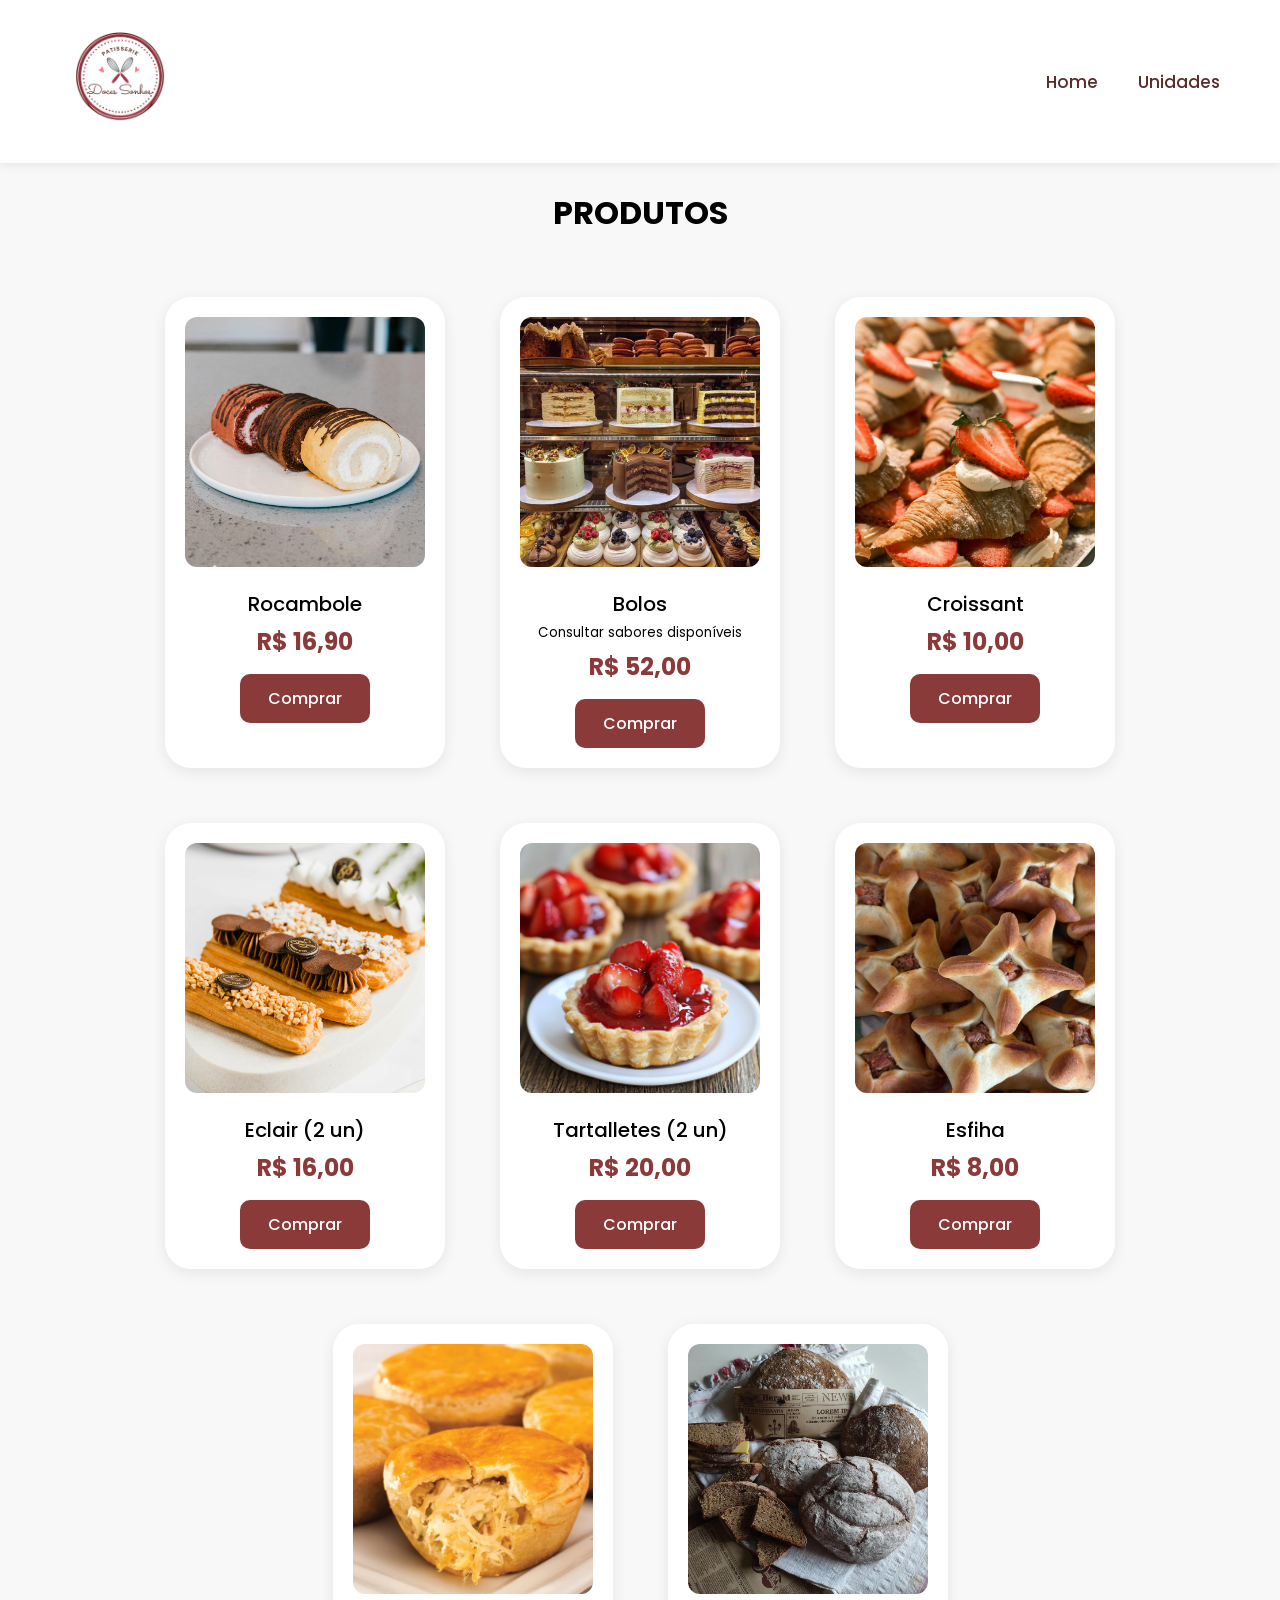
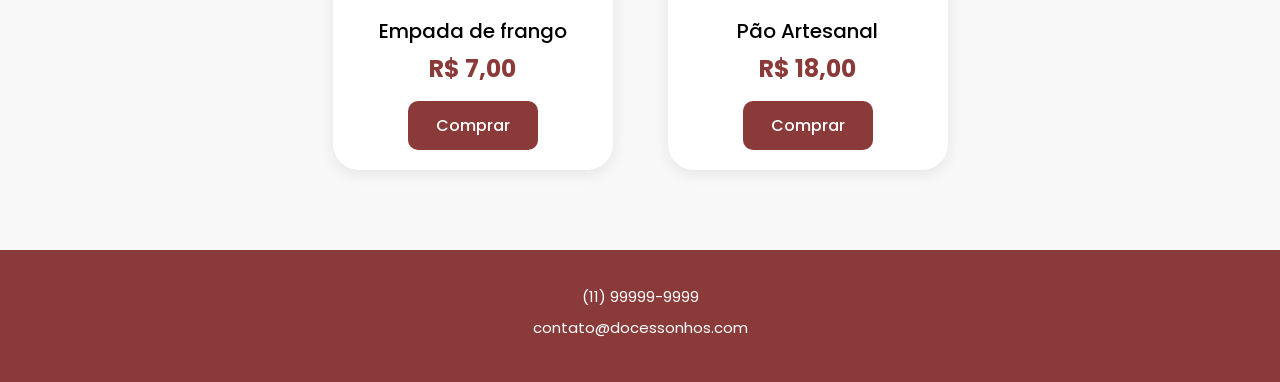
==== principal.html @ 8e51b606 "Primeiro commit" ====
<!doctype html>
<html lang="pt-br">
<head>

    <meta charset="UTF-8">

    <meta name="viewport"
          content="width=device-width, initial-scale=1">

    <title>Pagina</title>

    <!-- GOOGLE FONTS -->

    <link rel="preconnect"
          href="https://fonts.googleapis.com">

    <link rel="preconnect"
          href="https://fonts.gstatic.com"
          crossorigin>

    <link href="https://fonts.googleapis.com/css2?family=Poppins:wght@300;400;500;600;700&display=swap"
          rel="stylesheet">

    <style>

        *{
            margin: 0;
            padding: 0;
            box-sizing: border-box;
        }

        body{
            font-family: 'Poppins', sans-serif;
            background-color: #f8f8f8;
        }

        /* TOPO */

        .topo{
            background-color: white;

            display: flex;
            justify-content: space-between;
            align-items: center;

            padding: 18px 60px;

            box-shadow: 0 2px 10px rgba(0,0,0,0.08);
        }

        .logo img{
            width: 120px;
        }

        /* MENU */

        .menu{
            display: flex;
            gap: 40px;
        }

        .menu a{
            color: #5a2c2c;
            text-decoration: none;

            font-size: 17px;
            font-weight: 500;

            transition: 0.3s ease;

            position: relative;
        }

        .menu a::after{
            content: '';
            position: absolute;

            left: 0;
            bottom: -5px;

            width: 0;
            height: 2px;

            background-color: #8B3A3A;

            transition: 0.3s ease;
        }

        .menu a:hover::after{
            width: 100%;
        }

        /* PRODUTOS */

        .container-produtos{
            margin-top: 60px;

            display: flex;
            justify-content: center;
            gap: 55px;
            flex-wrap: wrap;

            padding: 0 20px;
        }

        .produto{
            width: 280px;
            padding: 20px;

            text-align: center;

            background-color: white;

            border-radius: 26px;

            box-shadow: 0 4px 15px rgba(0,0,0,0.08);

            transition: 0.3s ease;
        }

        .produto:hover{
            transform: translateY(-5px);
        }

        .produto img{
            width: 100%;
            height: 250px;

            object-fit: cover;

            border-radius: 12px;
        }

        .produto-nome{
            margin-top: 15px;

            font-size: 20px;
            font-weight: 500;
        }

        .produto-preco{
            margin-top: 5px;

            font-size: 24px;
            font-weight: 700;

            color: #8B3A3A;
        }

        .btn-comprar{
            display: inline-block;

            margin-top: 15px;
            padding: 12px 28px;

            background-color: #8B3A3A;
            color: white;

            text-decoration: none;

            border-radius: 10px;

            font-weight: 500;

            transition: 0.3s ease;
        }

        .btn-comprar:hover{
            background-color: #6f2d2d;
        }

        /* RODAPÉ */

        footer{
            margin-top: 80px;

            background-color: #8B3A3A;

            padding: 35px 20px;

            text-align: center;

            color: white;
        }

        footer p{
            margin-bottom: 8px;
            font-size: 15px;
        }

    </style>

</head>

<body>

<header class="topo">

    <div class="logo">

        <img src="img/logo.png"
             alt="Logo Doces Sonhos">

    </div>

    <nav class="menu">

        <a href="index.html">Home</a>
        <a href="unidades.html">Unidades</a>

    </nav>

</header>

<p style="text-align: center;
          font-size: 32px;
          margin-top: 26px;
          font-weight: 600">

    <b>PRODUTOS</b>

</p>

<div class="container-produtos">

    <article class="produto">

        <img src="img/rocambole.jpg">

        <h3 class="produto-nome">Rocambole</h3>

        <p class="produto-preco">R$ 16,90</p>

        <a class="btn-comprar"
           href="https://web.whatsapp.com/"
           target="_blank">

            Comprar

        </a>

    </article>

    <article class="produto">

        <img src="img/image.jpg">

        <h3 class="produto-nome">Bolos</h3>

        <small>Consultar sabores disponíveis</small>

        <p class="produto-preco">R$ 52,00</p>

        <a class="btn-comprar"
           href="https://web.whatsapp.com/"
           target="_blank">

            Comprar

        </a>

    </article>

    <article class="produto">

        <img src="img/croissant.jpg">

        <h3 class="produto-nome">Croissant</h3>

        <p class="produto-preco">R$ 10,00</p>

        <a class="btn-comprar"
           href="https://web.whatsapp.com/"
           target="_blank">

            Comprar

        </a>

    </article>

    <article class="produto">

        <img src="img/eclair.jpg">

        <h3 class="produto-nome">Eclair (2 un)</h3>

        <p class="produto-preco">R$ 16,00</p>

        <a class="btn-comprar"
           href="https://web.whatsapp.com/"
           target="_blank">

            Comprar

        </a>

    </article>

    <article class="produto">

        <img src="img/tartalete.jpg">

        <h3 class="produto-nome">Tartalletes (2 un)</h3>

        <p class="produto-preco">R$ 20,00</p>

        <a class="btn-comprar"
           href="https://web.whatsapp.com/"
           target="_blank">

            Comprar

        </a>

    </article>

    <article class="produto">

        <img src="img/esfiha.jpg">

        <h3 class="produto-nome">Esfiha</h3>

        <p class="produto-preco">R$ 8,00</p>

        <a class="btn-comprar"
           href="https://web.whatsapp.com/"
           target="_blank">

            Comprar

        </a>

    </article>

    <article class="produto">

        <img src="img/empada.jpg">

        <h3 class="produto-nome">Empada de frango</h3>

        <p class="produto-preco">R$ 7,00</p>

        <a class="btn-comprar"
           href="https://web.whatsapp.com/"
           target="_blank">

            Comprar

        </a>

    </article>

    <article class="produto">

        <img src="img/paes.jpg">

        <h3 class="produto-nome">Pão Artesanal</h3>

        <p class="produto-preco">R$ 18,00</p>

        <a class="btn-comprar"
           href="https://web.whatsapp.com/"
           target="_blank">

            Comprar

        </a>

    </article>

</div>

<footer>

    <p>(11) 99999-9999</p>

    <p>contato@docessonhos.com</p>

</footer>

</body>
</html>
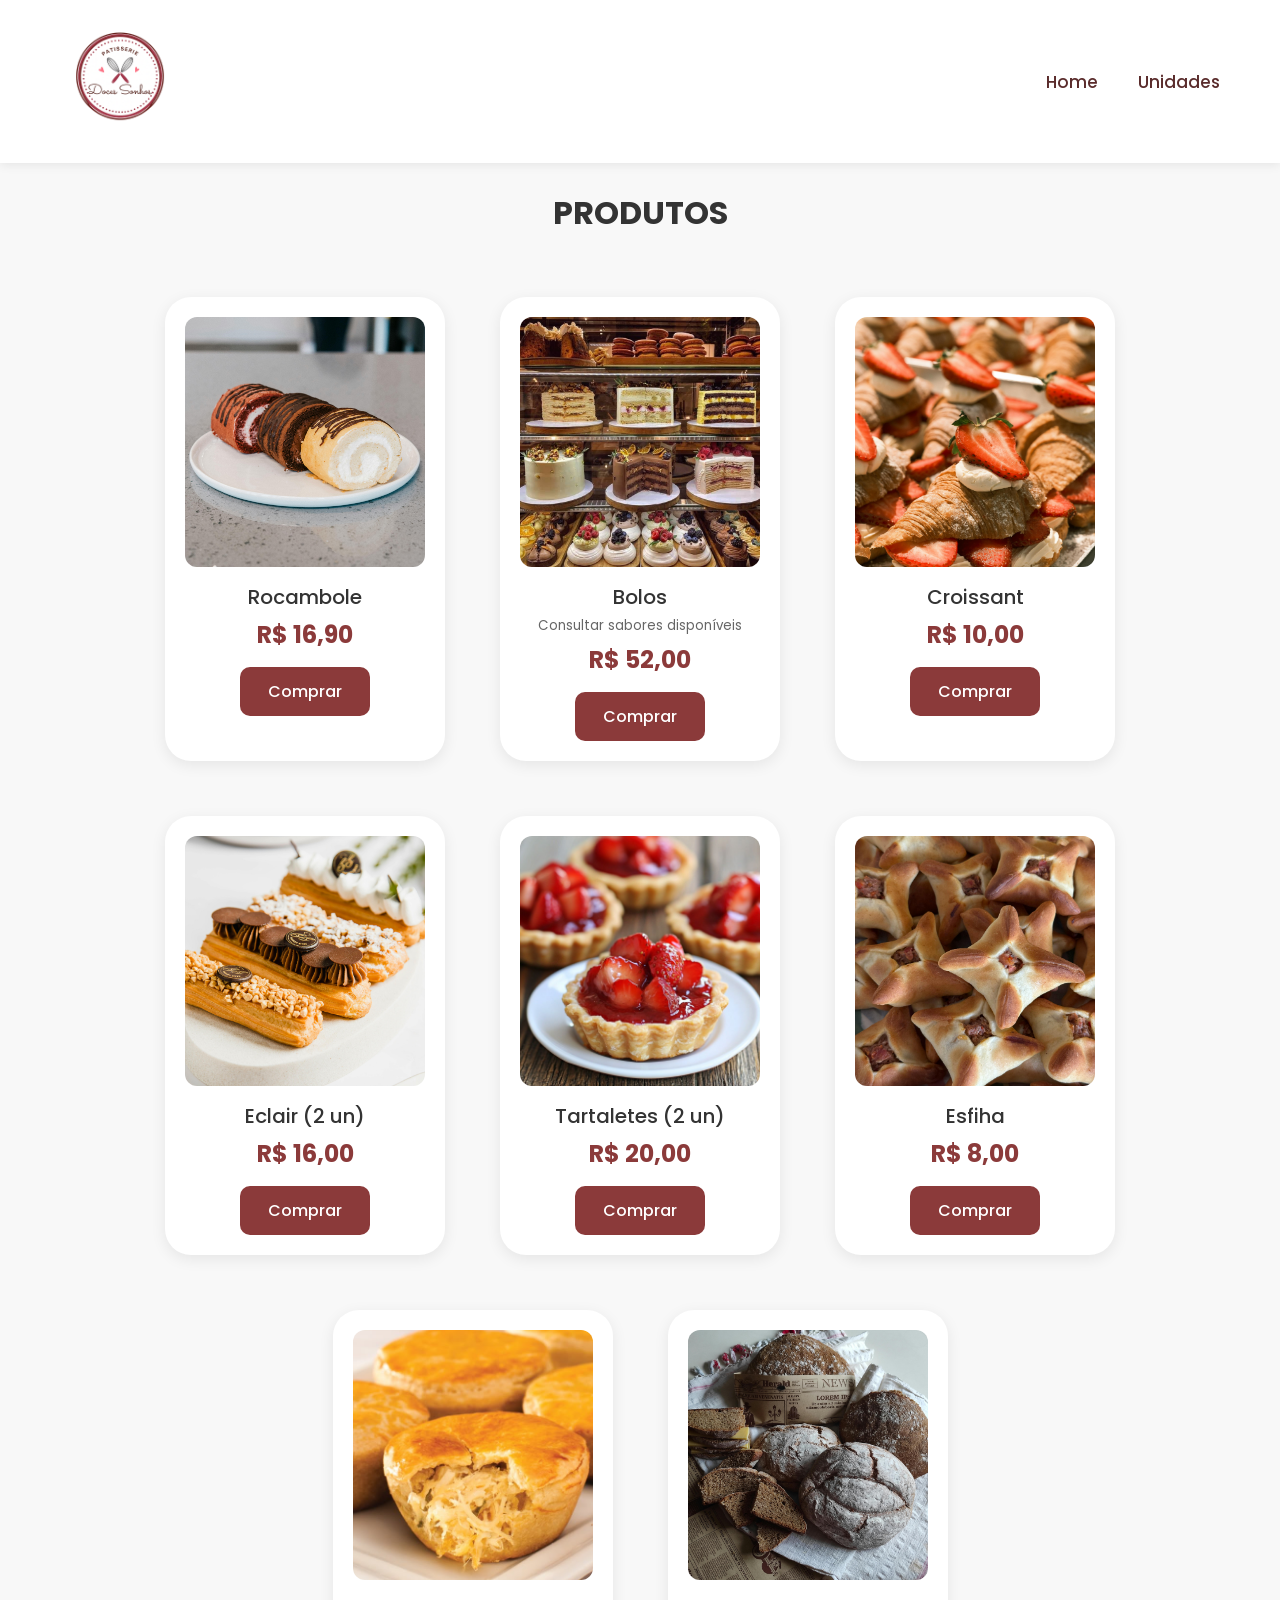
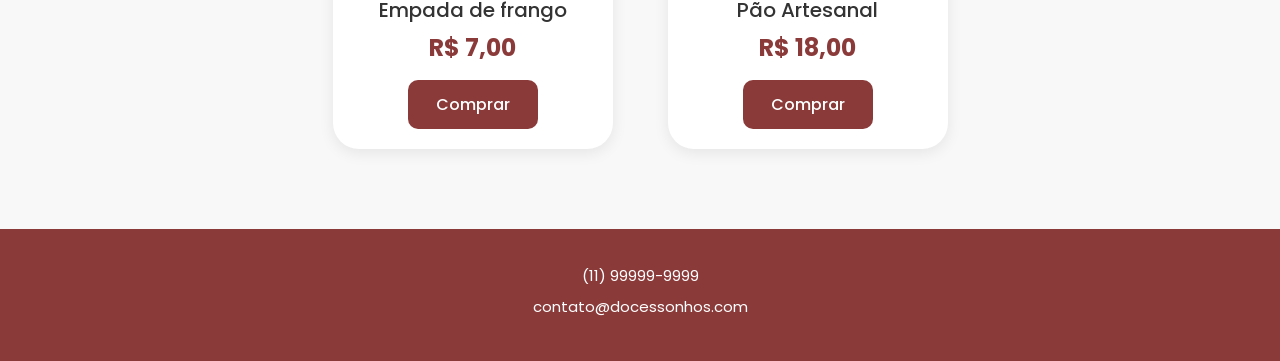
==== commit da8cf7e5: "organizando código" ====
--- a/principal.html
+++ b/principal.html
@@ -1,189 +1,167 @@
 <!doctype html>
-<html lang="pt-br">
+<html lang="pt-BR">
+
 <head>
-
     <meta charset="UTF-8">
-
-    <meta name="viewport"
-          content="width=device-width, initial-scale=1">
-
-    <title>Pagina</title>
+    <meta name="viewport" content="width=device-width, initial-scale=1">
+    <title>Página</title>
 
     <!-- GOOGLE FONTS -->
-
-    <link rel="preconnect"
-          href="https://fonts.googleapis.com">
-
-    <link rel="preconnect"
-          href="https://fonts.gstatic.com"
-          crossorigin>
-
-    <link href="https://fonts.googleapis.com/css2?family=Poppins:wght@300;400;500;600;700&display=swap"
-          rel="stylesheet">
+    <link rel="preconnect" href="https://fonts.googleapis.com">
+
+    <link rel="preconnect" href="https://fonts.gstatic.com" crossorigin>
+
+    <link
+            href="https://fonts.googleapis.com/css2?family=Poppins:wght@300;400;500;600;700&display=swap"
+            rel="stylesheet"
+    >
+
+    <!-- CSS -->
+    <link rel="stylesheet" href="css/style.css">
 
     <style>
 
-        *{
+        /* RESET */
+        * {
             margin: 0;
             padding: 0;
             box-sizing: border-box;
         }
 
-        body{
+        body {
             font-family: 'Poppins', sans-serif;
             background-color: #f8f8f8;
         }
 
         /* TOPO */
-
-        .topo{
+        .topo {
             background-color: white;
-
             display: flex;
             justify-content: space-between;
             align-items: center;
-
             padding: 18px 60px;
-
-            box-shadow: 0 2px 10px rgba(0,0,0,0.08);
-        }
-
-        .logo img{
+            box-shadow: 0 2px 10px rgba(0, 0, 0, 0.08);
+        }
+
+        .logo img {
             width: 120px;
         }
 
         /* MENU */
-
-        .menu{
+        .menu {
             display: flex;
             gap: 40px;
         }
 
-        .menu a{
+        .menu a {
             color: #5a2c2c;
             text-decoration: none;
-
             font-size: 17px;
             font-weight: 500;
-
             transition: 0.3s ease;
-
             position: relative;
         }
 
-        .menu a::after{
+        .menu a::after {
             content: '';
             position: absolute;
-
             left: 0;
             bottom: -5px;
-
             width: 0;
             height: 2px;
-
-            background-color: #8B3A3A;
-
+            background-color: #8b3a3a;
             transition: 0.3s ease;
         }
 
-        .menu a:hover::after{
+        .menu a:hover::after {
             width: 100%;
         }
 
+        /* TÍTULO */
+        .titulo-produtos {
+            text-align: center;
+            font-size: 32px;
+            margin-top: 26px;
+            font-weight: 600;
+            color: #333;
+        }
+
         /* PRODUTOS */
-
-        .container-produtos{
+        .container-produtos {
             margin-top: 60px;
-
             display: flex;
             justify-content: center;
             gap: 55px;
             flex-wrap: wrap;
-
             padding: 0 20px;
         }
 
-        .produto{
+        .produto {
             width: 280px;
             padding: 20px;
-
             text-align: center;
-
             background-color: white;
-
             border-radius: 26px;
-
-            box-shadow: 0 4px 15px rgba(0,0,0,0.08);
-
+            box-shadow: 0 4px 15px rgba(0, 0, 0, 0.08);
             transition: 0.3s ease;
         }
 
-        .produto:hover{
+        .produto:hover {
             transform: translateY(-5px);
         }
 
-        .produto img{
+        .produto img {
             width: 100%;
             height: 250px;
-
             object-fit: cover;
-
             border-radius: 12px;
-        }
-
-        .produto-nome{
+            display: block;
+        }
+
+        .produto-nome {
             margin-top: 15px;
-
             font-size: 20px;
             font-weight: 500;
-        }
-
-        .produto-preco{
+            color: #333;
+        }
+
+        .produto small {
+            color: #666;
+        }
+
+        .produto-preco {
             margin-top: 5px;
-
             font-size: 24px;
             font-weight: 700;
-
-            color: #8B3A3A;
-        }
-
-        .btn-comprar{
+            color: #8b3a3a;
+        }
+
+        .btn-comprar {
             display: inline-block;
-
             margin-top: 15px;
             padding: 12px 28px;
-
-            background-color: #8B3A3A;
+            background-color: #8b3a3a;
             color: white;
-
             text-decoration: none;
-
             border-radius: 10px;
-
             font-weight: 500;
-
             transition: 0.3s ease;
         }
 
-        .btn-comprar:hover{
+        .btn-comprar:hover {
             background-color: #6f2d2d;
         }
 
         /* RODAPÉ */
-
-        footer{
+        footer {
             margin-top: 80px;
-
-            background-color: #8B3A3A;
-
+            background-color: #8b3a3a;
             padding: 35px 20px;
-
             text-align: center;
-
             color: white;
         }
 
-        footer p{
+        footer p {
             margin-bottom: 8px;
             font-size: 15px;
         }
@@ -194,56 +172,49 @@
 
 <body>
 
+<!-- TOPO -->
 <header class="topo">
 
     <div class="logo">
-
-        <img src="img/logo.png"
-             alt="Logo Doces Sonhos">
-
+        <img src="img/logo.png" alt="Logo Doces Sonhos">
     </div>
 
     <nav class="menu">
-
         <a href="index.html">Home</a>
         <a href="unidades.html">Unidades</a>
-
     </nav>
 
 </header>
 
-<p style="text-align: center;
-          font-size: 32px;
-          margin-top: 26px;
-          font-weight: 600">
-
+<!-- TÍTULO -->
+<p class="titulo-produtos">
     <b>PRODUTOS</b>
-
 </p>
 
+<!-- PRODUTOS -->
 <div class="container-produtos">
 
     <article class="produto">
 
-        <img src="img/rocambole.jpg">
+        <img src="img/rocambole.jpg" alt="Rocambole">
 
         <h3 class="produto-nome">Rocambole</h3>
 
         <p class="produto-preco">R$ 16,90</p>
 
-        <a class="btn-comprar"
-           href="https://web.whatsapp.com/"
-           target="_blank">
-
-            Comprar
-
-        </a>
-
-    </article>
-
-    <article class="produto">
-
-        <img src="img/image.jpg">
+        <a
+                class="btn-comprar"
+                href="https://web.whatsapp.com/"
+                target="_blank"
+        >
+            Comprar
+        </a>
+
+    </article>
+
+    <article class="produto">
+
+        <img src="img/image.jpg" alt="Bolos">
 
         <h3 class="produto-nome">Bolos</h3>
 
@@ -251,126 +222,127 @@
 
         <p class="produto-preco">R$ 52,00</p>
 
-        <a class="btn-comprar"
-           href="https://web.whatsapp.com/"
-           target="_blank">
-
-            Comprar
-
-        </a>
-
-    </article>
-
-    <article class="produto">
-
-        <img src="img/croissant.jpg">
+        <a
+                class="btn-comprar"
+                href="https://web.whatsapp.com/"
+                target="_blank"
+        >
+            Comprar
+        </a>
+
+    </article>
+
+    <article class="produto">
+
+        <img src="img/croissant.jpg" alt="Croissant">
 
         <h3 class="produto-nome">Croissant</h3>
 
         <p class="produto-preco">R$ 10,00</p>
 
-        <a class="btn-comprar"
-           href="https://web.whatsapp.com/"
-           target="_blank">
-
-            Comprar
-
-        </a>
-
-    </article>
-
-    <article class="produto">
-
-        <img src="img/eclair.jpg">
+        <a
+                class="btn-comprar"
+                href="https://web.whatsapp.com/"
+                target="_blank"
+        >
+            Comprar
+        </a>
+
+    </article>
+
+    <article class="produto">
+
+        <img src="img/eclair.jpg" alt="Eclair">
 
         <h3 class="produto-nome">Eclair (2 un)</h3>
 
         <p class="produto-preco">R$ 16,00</p>
 
-        <a class="btn-comprar"
-           href="https://web.whatsapp.com/"
-           target="_blank">
-
-            Comprar
-
-        </a>
-
-    </article>
-
-    <article class="produto">
-
-        <img src="img/tartalete.jpg">
-
-        <h3 class="produto-nome">Tartalletes (2 un)</h3>
+        <a
+                class="btn-comprar"
+                href="https://web.whatsapp.com/"
+                target="_blank"
+        >
+            Comprar
+        </a>
+
+    </article>
+
+    <article class="produto">
+
+        <img src="img/tartalete.jpg" alt="Tartaletes">
+
+        <h3 class="produto-nome">Tartaletes (2 un)</h3>
 
         <p class="produto-preco">R$ 20,00</p>
 
-        <a class="btn-comprar"
-           href="https://web.whatsapp.com/"
-           target="_blank">
-
-            Comprar
-
-        </a>
-
-    </article>
-
-    <article class="produto">
-
-        <img src="img/esfiha.jpg">
+        <a
+                class="btn-comprar"
+                href="https://web.whatsapp.com/"
+                target="_blank"
+        >
+            Comprar
+        </a>
+
+    </article>
+
+    <article class="produto">
+
+        <img src="img/esfiha.jpg" alt="Esfiha">
 
         <h3 class="produto-nome">Esfiha</h3>
 
         <p class="produto-preco">R$ 8,00</p>
 
-        <a class="btn-comprar"
-           href="https://web.whatsapp.com/"
-           target="_blank">
-
-            Comprar
-
-        </a>
-
-    </article>
-
-    <article class="produto">
-
-        <img src="img/empada.jpg">
+        <a
+                class="btn-comprar"
+                href="https://web.whatsapp.com/"
+                target="_blank"
+        >
+            Comprar
+        </a>
+
+    </article>
+
+    <article class="produto">
+
+        <img src="img/empada.jpg" alt="Empada de frango">
 
         <h3 class="produto-nome">Empada de frango</h3>
 
         <p class="produto-preco">R$ 7,00</p>
 
-        <a class="btn-comprar"
-           href="https://web.whatsapp.com/"
-           target="_blank">
-
-            Comprar
-
-        </a>
-
-    </article>
-
-    <article class="produto">
-
-        <img src="img/paes.jpg">
+        <a
+                class="btn-comprar"
+                href="https://web.whatsapp.com/"
+                target="_blank"
+        >
+            Comprar
+        </a>
+
+    </article>
+
+    <article class="produto">
+
+        <img src="img/paes.jpg" alt="Pão Artesanal">
 
         <h3 class="produto-nome">Pão Artesanal</h3>
 
         <p class="produto-preco">R$ 18,00</p>
 
-        <a class="btn-comprar"
-           href="https://web.whatsapp.com/"
-           target="_blank">
-
-            Comprar
-
+        <a
+                class="btn-comprar"
+                href="https://web.whatsapp.com/"
+                target="_blank"
+        >
+            Comprar
         </a>
 
     </article>
 
 </div>
 
+<!-- RODAPÉ -->
 <footer>
 
     <p>(11) 99999-9999</p>
@@ -380,4 +352,5 @@
 </footer>
 
 </body>
+
 </html>
